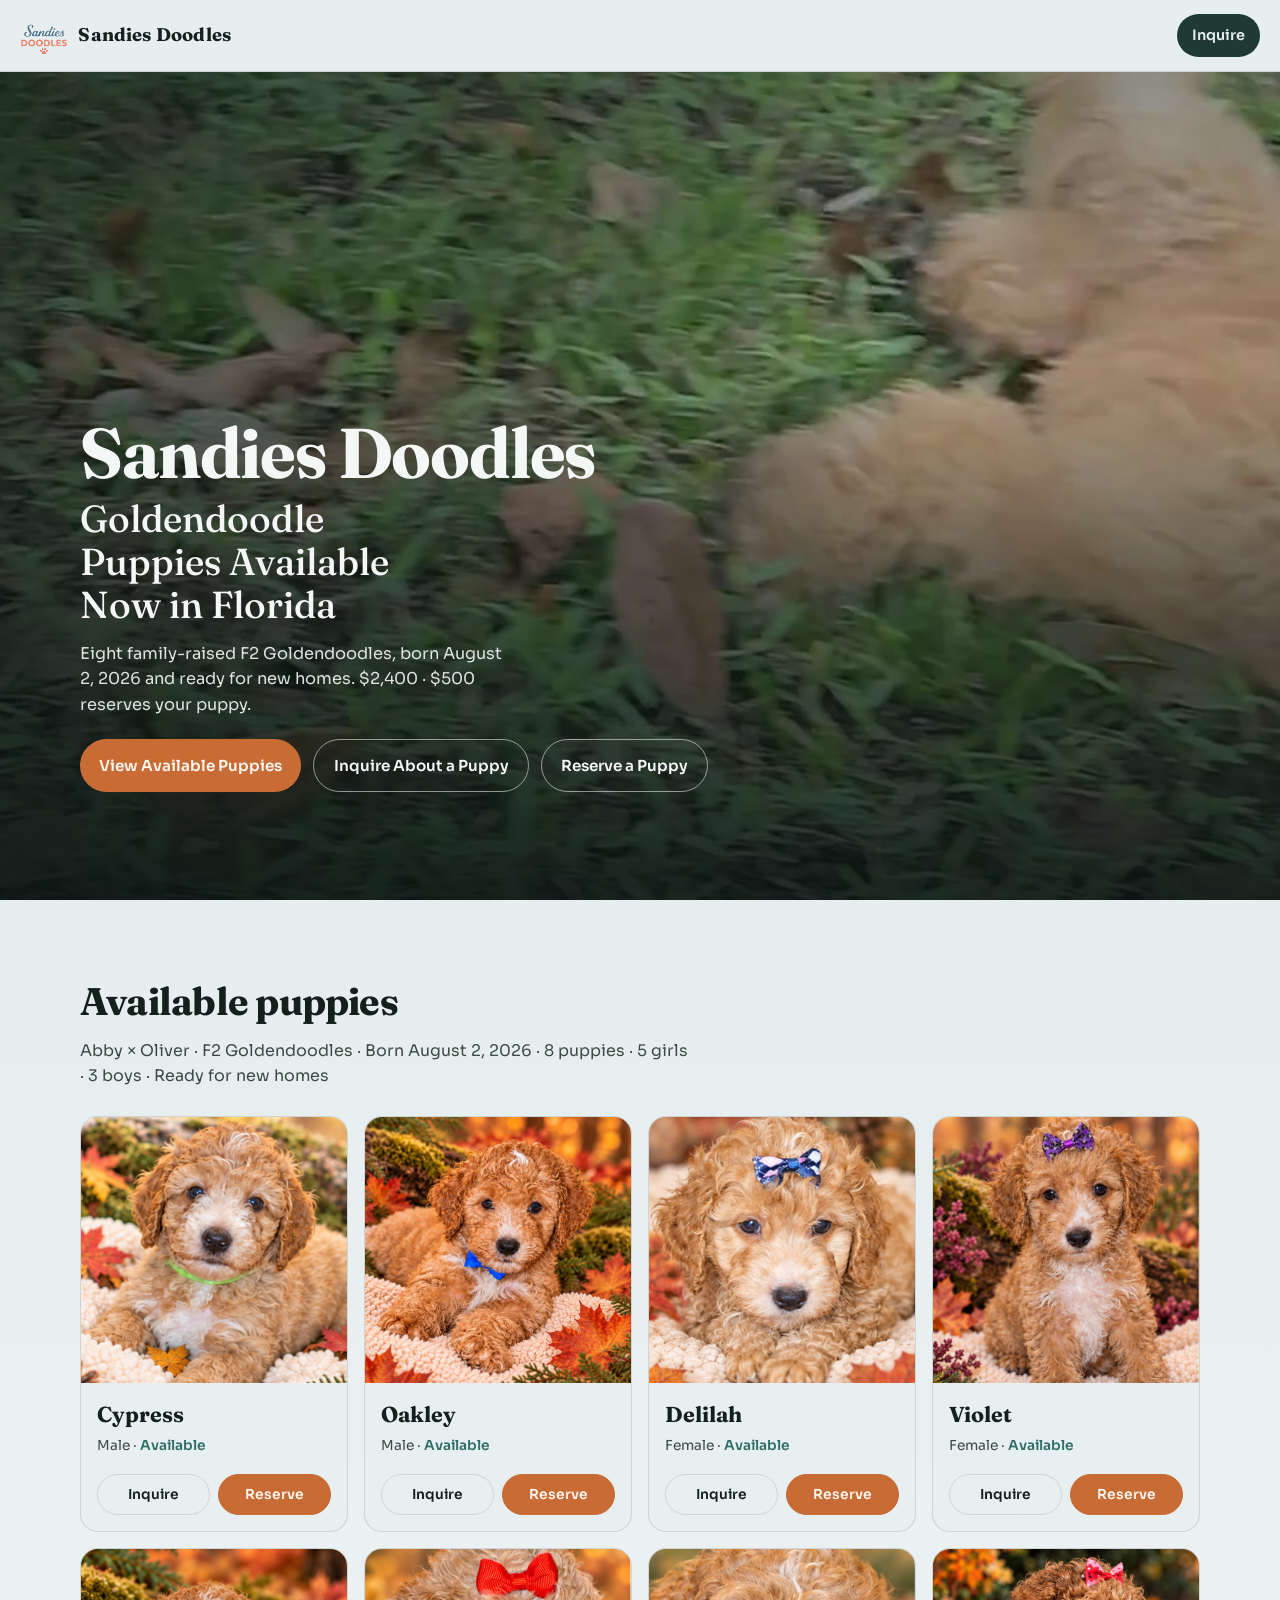
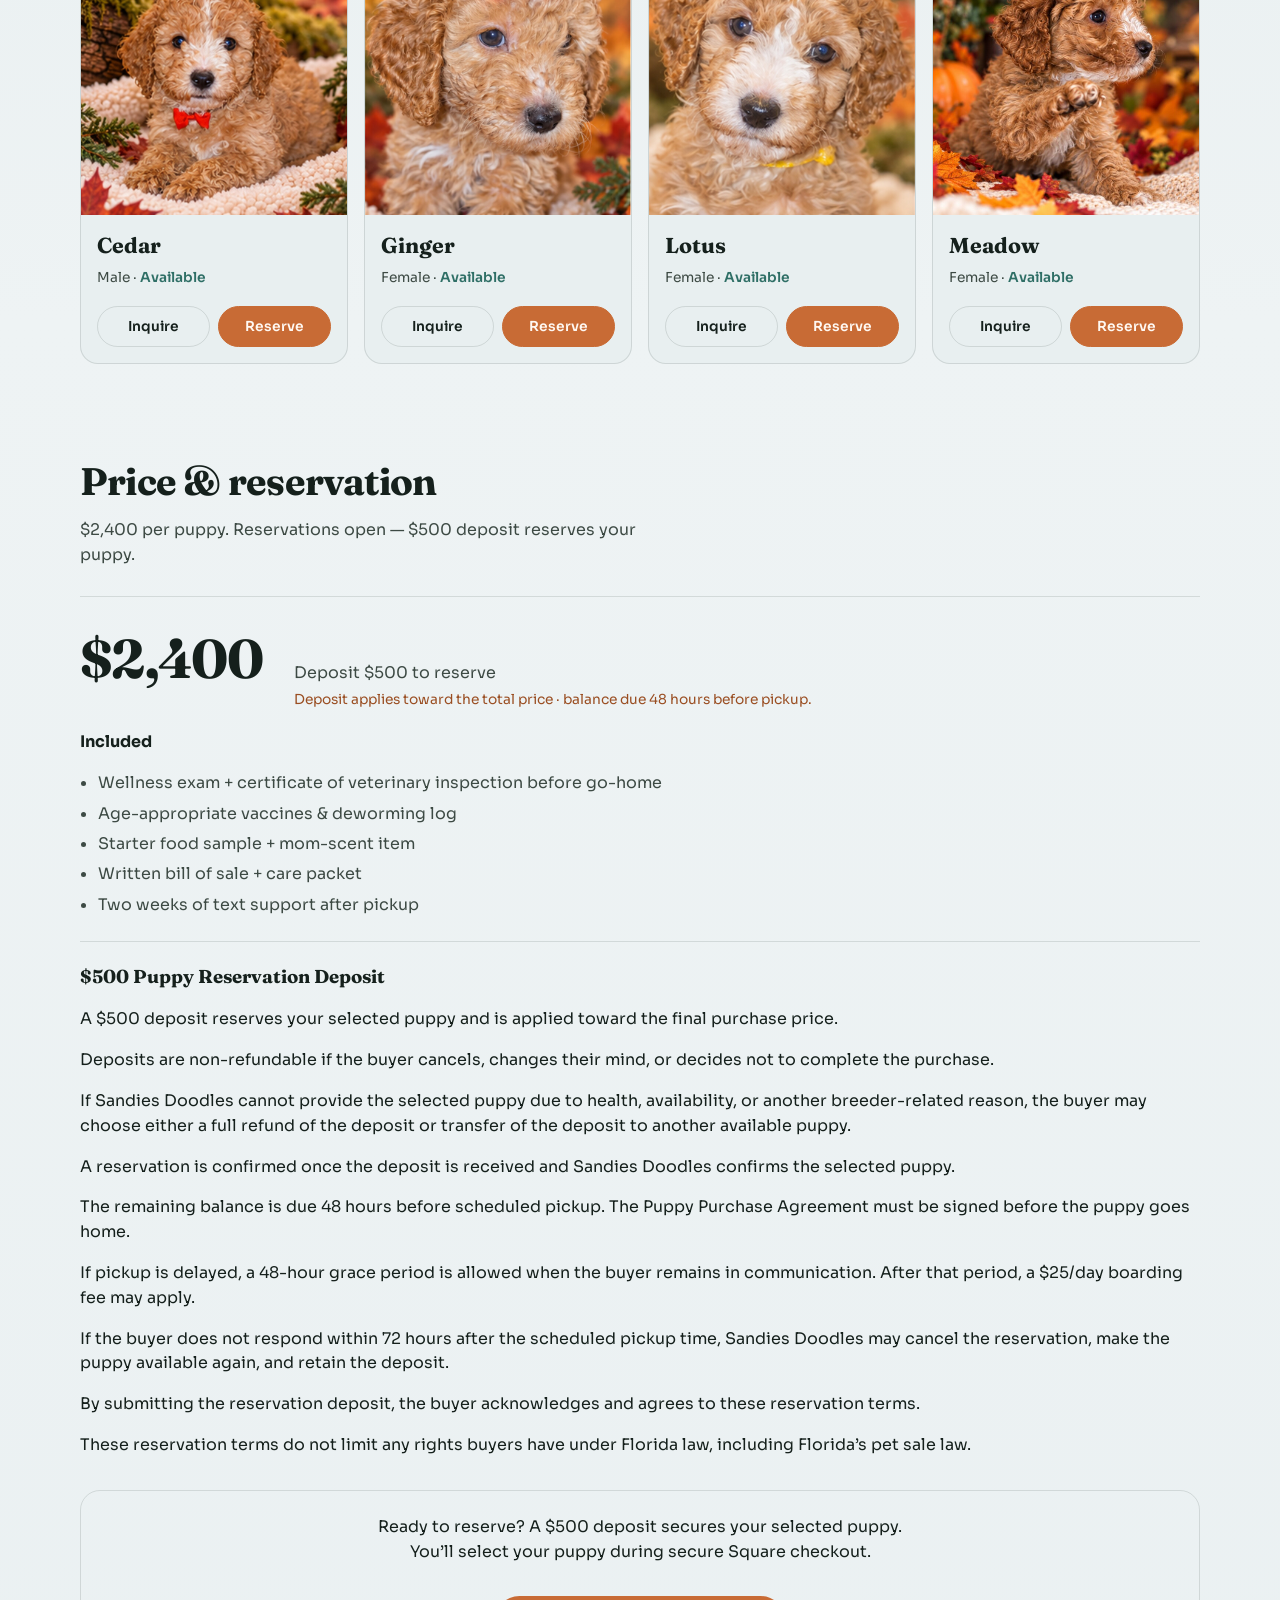
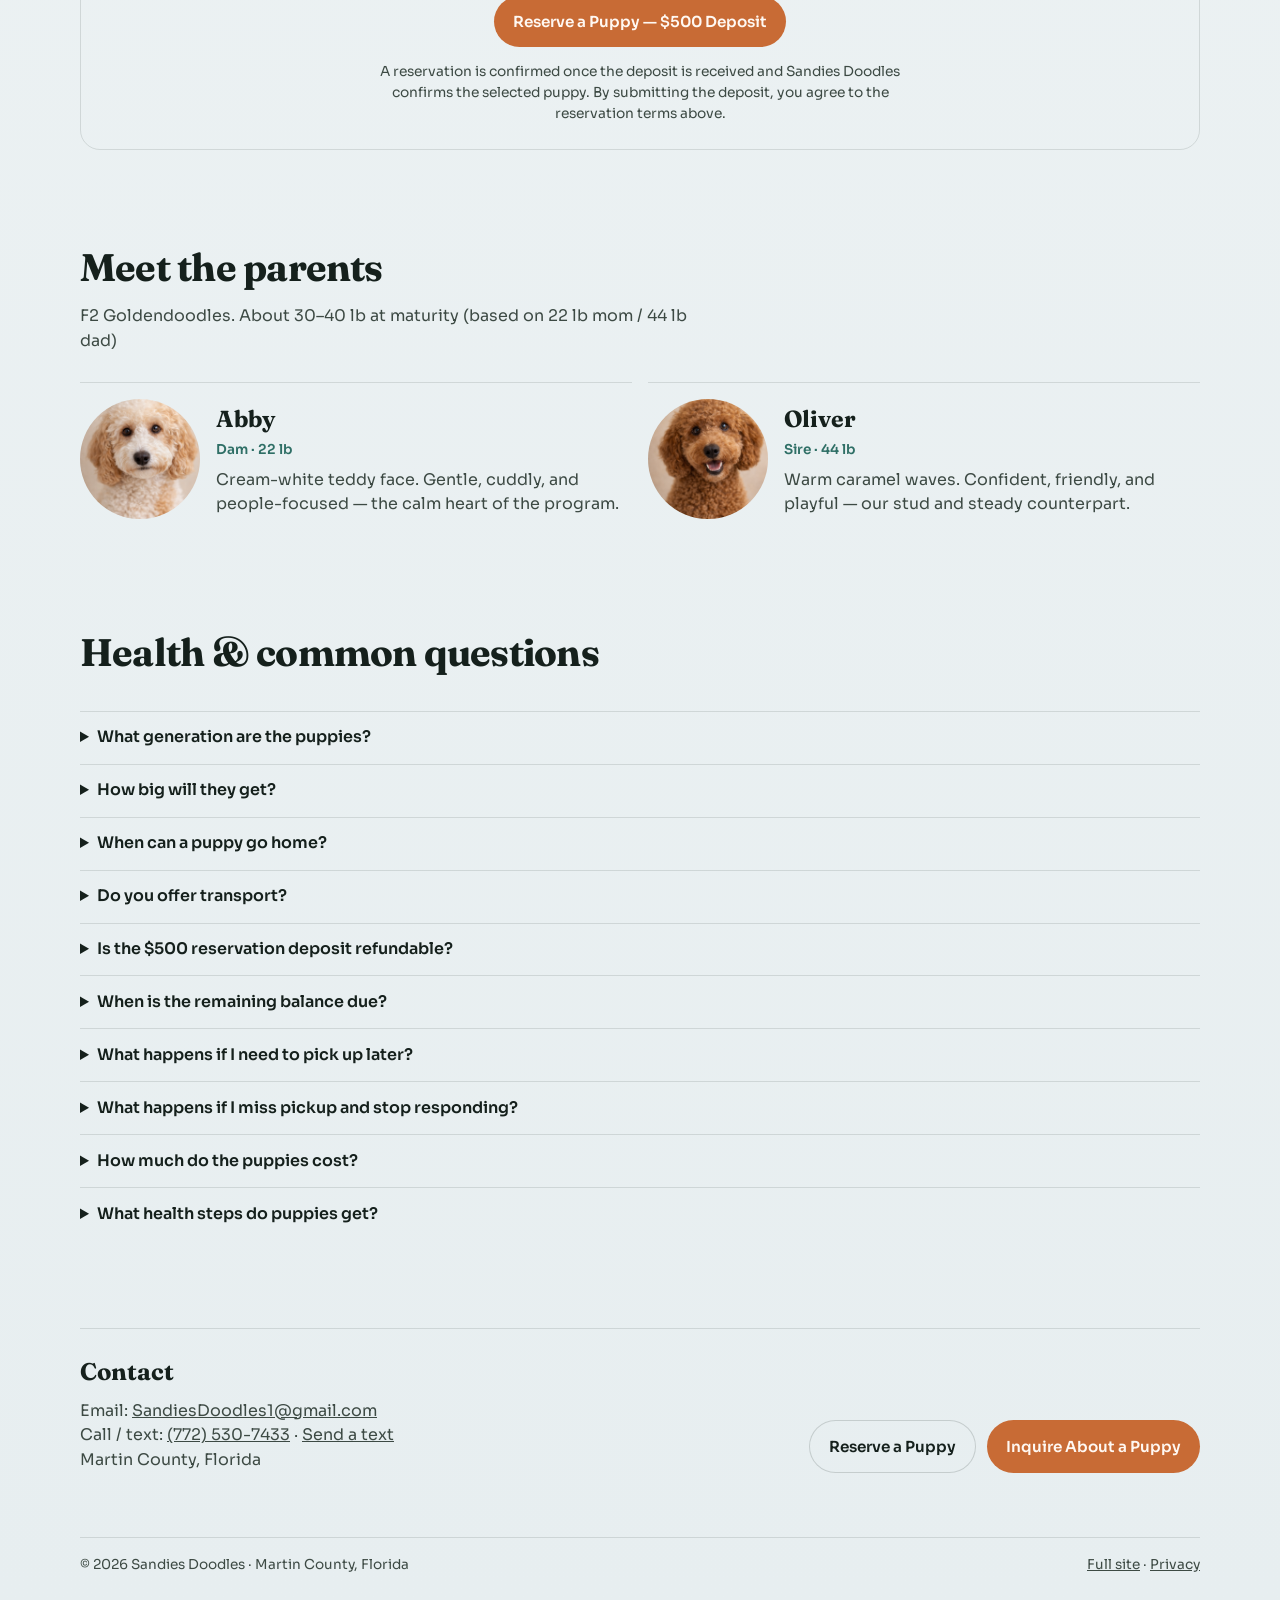
==== goldendoodle-puppies-florida/index.html @ a8cd17e1 "Ginger photo gallery in puppy popup" ====
<!doctype html>
<html lang="en">
  <head>
    <meta charset="utf-8" />
    <meta name="viewport" content="width=device-width, initial-scale=1" />
    <title>Goldendoodle Puppies for Sale in Florida | Sandies Doodles, Martin County</title>
    <meta
      name="description"
      content="F2 Goldendoodle puppies available now in Martin County, Florida. Family-raised, vet-checked, $2,400 with a $500 reservation deposit."
    />
    <link rel="canonical" href="https://sandiesdoodles.com/goldendoodle-puppies-florida/" />
    <meta name="theme-color" content="#1e3a32" />
    <link rel="icon" href="../assets/brand/logo.png" type="image/png" />
    <link rel="preconnect" href="https://fonts.googleapis.com" />
    <link rel="preconnect" href="https://fonts.gstatic.com" crossorigin />
    <link
      href="https://fonts.googleapis.com/css2?family=Fraunces:opsz,wght@9..144,500;9..144,700&family=Sora:wght@400;500;600&display=swap"
      rel="stylesheet"
    />
    <link rel="stylesheet" href="../styles.css?v=gal1012" />
    <script async src="https://www.googletagmanager.com/gtag/js?id=G-276VDLEJ9T"></script>
    <script>
      window.dataLayer = window.dataLayer || [];
      function gtag() { dataLayer.push(arguments); }
      gtag("js", new Date());
      gtag("config", "G-276VDLEJ9T");
    </script>
  </head>
  <body>
    <header class="site-header is-elevated">
      <a class="brand-lockup" href="../">
        <img src="../assets/brand/logo.png" alt="" width="48" height="36" />
        <span>Sandies Doodles</span>
      </a>
      <div class="header-actions">
        <a class="nav-cta" href="../#inquire">Inquire</a>
      </div>
    </header>

    <main id="main">
      <section class="hero" id="top">
        <div class="hero-media" aria-hidden="true">
          <img class="hero-photo" src="../assets/brand/hero-poster.jpg" alt="" fetchpriority="high" />
          <div class="hero-veil"></div>
        </div>
        <div class="hero-copy">
          <p class="hero-brand">Sandies Doodles</p>
          <h1>Goldendoodle Puppies Available Now in Florida</h1>
          <p class="hero-support" id="lpSupport">
            Eight family-raised F2 Goldendoodles, born August 2, 2026 and ready for new
            homes. $2,400 · $500 reserves your puppy.
          </p>
          <div class="hero-actions">
            <a class="btn btn-primary" href="#puppies">View Available Puppies</a>
            <a class="btn btn-ghost" href="../#inquire">Inquire About a Puppy</a>
            <a class="btn btn-ghost" href="#reserve">Reserve a Puppy</a>
          </div>
        </div>
      </section>

      <section class="section litter" id="puppies">
        <div class="section-intro">
          <h2>Available puppies</h2>
          <p id="lpLitterLine"></p>
        </div>
        <div class="pup-grid litter2-grid" id="lpGrid" aria-label="Available puppies"></div>
      </section>

      <section class="section pricing" id="pricing">
        <div class="section-intro">
          <h2>Price &amp; reservation</h2>
          <p id="lpPriceLabel"></p>
        </div>
        <div class="price-panel" id="lpPrice"></div>
        <div class="reserve-panel" id="reserve"></div>
      </section>

      <section class="section parents" id="parents">
        <div class="section-intro">
          <h2>Meet the parents</h2>
          <p id="lpGenetics"></p>
        </div>
        <div class="parent-grid" id="lpParents"></div>
      </section>

      <section class="section faq" id="faq">
        <div class="section-intro">
          <h2>Health &amp; common questions</h2>
        </div>
        <div class="faq-list" id="lpFaq"></div>
      </section>

      <section class="section contact" id="contact">
        <div class="contact-row">
          <div>
            <h2>Contact</h2>
            <p id="lpContact"></p>
          </div>
          <div class="contact-actions">
            <a class="btn btn-ghost" href="#reserve">Reserve a Puppy</a>
            <a class="btn btn-primary" href="../#inquire">Inquire About a Puppy</a>
          </div>
        </div>
      </section>
    </main>

    <footer class="site-footer">
      <span>© <span id="year"></span> Sandies Doodles · Martin County, Florida</span>
      <span class="footer-note"><a href="../">Full site</a> · <a href="../privacy.html">Privacy</a></span>
    </footer>

    <script src="../data/litter.js?v=gal1012"></script>
    <script>
      (() => {
        const d = window.SANDIES;
        if (!d) return;
        const up = (p) => (p && !/^(https?:|\/)/.test(p) ? `../${p}` : p);
        const track = (event, params = {}) => {
          window.dataLayer = window.dataLayer || [];
          window.dataLayer.push({ event, ...params });
          if (typeof window.gtag === "function") window.gtag("event", event, params);
        };
        const sq = (d.square && d.square.reserveUrl) || "";
        const reserveAttrs = (name = "") =>
          sq
            ? `href="${sq}" target="_blank" rel="noopener noreferrer" class="puppy-reservation-cta" data-track="reserve_click" data-pup-name="${name}"`
            : `href="#reserve" data-track="reserve_click" data-pup-name="${name}"`;
        const money = (n) =>
          Number(n).toLocaleString("en-US", { style: "currency", currency: "USD", maximumFractionDigits: 0 });
        const c = d.contact;
        const sms = `sms:${c.phoneHref.replace("tel:", "")}`;

        document.getElementById("year").textContent = String(new Date().getFullYear());
        const lit = d.currentLitter || {};
        document.getElementById("lpLitterLine").textContent = `${lit.eyebrow || ""} · ${lit.headline || ""}`;

        document.getElementById("lpGrid").innerHTML = (d.litter2 || [])
          .map((p) => {
            const reserved = p.status === "reserved" || p.status === "sold";
            const label = p.status === "sold" ? "Sold" : reserved ? "Reserved" : "Available";
            return `
            <article class="pup-card${reserved ? " is-reserved" : ""}">
              <img src="${up(p.image)}" alt="${p.name}, ${p.sex.toLowerCase()} Goldendoodle puppy" loading="lazy" />
              <div class="pup-meta">
                <h3>${p.name}</h3>
                <p class="meta-line">${p.sex} · <span class="pup-status">${label}</span></p>
              </div>
              <div class="pup-actions">
                <a href="../?pup=${encodeURIComponent(p.name)}#inquire">Inquire</a>
                ${reserved ? "" : `<a ${reserveAttrs(p.name)}>Reserve</a>`}
              </div>
            </article>`;
          })
          .join("");

        document.getElementById("lpPriceLabel").textContent = d.pricing.label;
        document.getElementById("lpPrice").innerHTML = `
          <div class="price-hero">
            <div class="amount">${money(d.pricing.base)}</div>
            <div class="deposit">Deposit ${money(d.pricing.deposit)} to reserve
              <span class="deposit-note">${d.pricing.depositTiming || ""}</span></div>
          </div>
          <p><strong>Included</strong></p>
          <ul class="includes">${d.pricing.includes.map((i) => `<li>${i}</li>`).join("")}</ul>`;

        const r = d.reservation;
        document.getElementById("reserve").innerHTML = `
          <h3>${r.title}</h3>
          ${r.terms.map((t) => `<p>${t}</p>`).join("")}
          ${r.lawNote ? `<p class="meta-line">${r.lawNote}</p>` : ""}
          ${
            sq
              ? `<div class="reserve-cta">
                   <p>Ready to reserve? A $500 deposit secures your selected puppy. You’ll select your puppy during secure Square checkout.</p>
                   <a id="puppy-reservation-cta" ${reserveAttrs().replace('class="', 'class="btn btn-primary ')}>Reserve a Puppy — $500 Deposit</a>
                   <p class="reserve-note">A reservation is confirmed once the deposit is received and Sandies Doodles confirms the selected puppy. By submitting the deposit, you agree to the reservation terms above.</p>
                 </div>`
              : `<p class="meta-line">${r.fallback}</p>
                 <div class="reserve-actions">
                   <a class="btn btn-primary" href="${c.phoneHref}">Call ${c.phone}</a>
                   <a class="btn btn-ghost" href="${sms}">Text us</a>
                 </div>`
          }`;

        document.getElementById("lpGenetics").textContent = `${d.genetics.generation}. ${d.genetics.adultSize}`;
        document.getElementById("lpParents").innerHTML = d.parents
          .map(
            (p) => `
            <article class="parent">
              <img src="${up(p.image)}" alt="${p.name}" loading="lazy" />
              <div><h3>${p.name}</h3><p class="role">${p.role} · ${p.weight}</p><p>${p.blurb}</p></div>
            </article>`
          )
          .join("");

        const keep = /health|go home|big|generation|transport|cost|deposit|balance|pick up|pickup/i;
        document.getElementById("lpFaq").innerHTML = d.faqs
          .filter((f) => keep.test(f.q))
          .map((f) => `<details><summary>${f.q}</summary><p>${f.a}</p></details>`)
          .join("");

        document.getElementById("lpContact").innerHTML = `
          Email: <a href="mailto:${c.email}">${c.email}</a><br />
          Call / text: <a href="${c.phoneHref}">${c.phone}</a> · <a href="${sms}">Send a text</a><br />
          ${c.location}`;

        document.addEventListener("click", (e) => {
          const t = e.target.closest("[data-track]");
          if (t) track(t.dataset.track, { puppy: t.dataset.pupName || "" });
          const l = e.target.closest("a[href^='tel:'], a[href^='sms:'], a[href^='mailto:']");
          if (l) {
            const s = l.getAttribute("href").split(":")[0];
            track(s === "tel" ? "phone_click" : s === "sms" ? "text_click" : "email_click");
          }
        });
      })();
    </script>
  </body>
</html>
---- styles.css ----
:root {
  --ink: #15201c;
  --ink-soft: #3d4a44;
  --foam: #e7eef0;
  --panel: rgba(231, 238, 240, 0.82);
  --line: rgba(21, 32, 28, 0.12);
  --mangrove: #1e3a32;
  --lagoon: #2f6f66;
  --apricot: #c86b35;
  --apricot-deep: #9a4e22;
  --sunwash: #f0d7b8;
  --shadow: 0 18px 50px rgba(16, 28, 24, 0.18);
  --font-display: "Fraunces", Georgia, serif;
  --font-body: "Sora", Tahoma, sans-serif;
  --max: 1120px;
  --header-h: 72px;
}

*,
*::before,
*::after {
  box-sizing: border-box;
}

html {
  scroll-behavior: smooth;
}

body {
  margin: 0;
  color: var(--ink);
  font-family: var(--font-body);
  font-size: 16px;
  line-height: 1.55;
  background:
    radial-gradient(1200px 600px at 10% -10%, rgba(47, 111, 102, 0.18), transparent 55%),
    radial-gradient(900px 500px at 90% 8%, rgba(200, 107, 53, 0.14), transparent 50%),
    linear-gradient(180deg, #dfe8ea 0%, #eef3f4 40%, #e7eef0 100%);
  min-height: 100vh;
}

img {
  max-width: 100%;
  display: block;
}

a {
  color: inherit;
}

.skip {
  position: absolute;
  left: -999px;
  top: 0;
  background: var(--ink);
  color: var(--foam);
  padding: 0.5rem 0.75rem;
  z-index: 100;
}

.skip:focus {
  left: 0.5rem;
  top: 0.5rem;
}

.site-header {
  position: sticky;
  top: 0;
  z-index: 40;
  height: var(--header-h);
  display: flex;
  align-items: center;
  justify-content: space-between;
  gap: 1rem;
  padding: 0 1.25rem;
  backdrop-filter: blur(12px);
  background: rgba(231, 238, 240, 0.72);
  border-bottom: 1px solid transparent;
  transition: border-color 200ms ease, background 200ms ease;
}

.site-header.is-nav-open {
  background: rgba(231, 238, 240, 0.97);
  border-bottom-color: var(--line);
}

.site-header.is-elevated {
  border-bottom-color: var(--line);
  background: rgba(231, 238, 240, 0.92);
}

.brand-lockup {
  display: inline-flex;
  align-items: center;
  gap: 0.65rem;
  text-decoration: none;
  font-family: var(--font-display);
  font-weight: 700;
  font-size: 1.15rem;
  letter-spacing: 0.01em;
}

.brand-lockup img {
  width: 48px;
  height: auto;
}

.nav {
  display: none;
  gap: 1.1rem;
  font-size: 0.92rem;
  font-weight: 500;
}

.nav a {
  text-decoration: none;
  color: var(--ink-soft);
}

.nav a:hover {
  color: var(--mangrove);
}

.nav-social-inline {
  display: none;
}

.header-actions {
  display: flex;
  align-items: center;
  gap: 0.65rem;
}

.nav-social {
  display: none;
  text-decoration: none;
  font-size: 0.88rem;
  font-weight: 500;
  color: var(--ink-soft);
}

.nav-toggle {
  appearance: none;
  border: 1px solid var(--line);
  background: rgba(255, 255, 255, 0.45);
  color: var(--ink);
  font: inherit;
  font-size: 0.88rem;
  font-weight: 600;
  padding: 0.55rem 0.8rem;
  border-radius: 999px;
  cursor: pointer;
}

.nav-cta {
  text-decoration: none;
  font-weight: 600;
  font-size: 0.9rem;
  color: var(--foam);
  background: var(--mangrove);
  padding: 0.65rem 0.95rem;
  border-radius: 999px;
}

.btn {
  display: inline-flex;
  align-items: center;
  justify-content: center;
  gap: 0.4rem;
  text-decoration: none;
  border: 0;
  cursor: pointer;
  font-family: inherit;
  font-weight: 600;
  font-size: 0.95rem;
  padding: 0.85rem 1.2rem;
  border-radius: 999px;
  transition: transform 180ms ease, background 180ms ease, color 180ms ease;
}

.btn:hover {
  transform: translateY(-1px);
}

.btn-primary {
  background: var(--apricot);
  color: #fff8f2;
}

.btn-primary:hover {
  background: var(--apricot-deep);
}

.btn-ghost {
  background: rgba(231, 238, 240, 0.55);
  color: var(--ink);
  border: 1px solid rgba(21, 32, 28, 0.16);
}

.hero .btn-ghost {
  background: transparent;
  color: #f4f7f6;
  border-color: rgba(244, 247, 246, 0.55);
}

.hero .btn-ghost:hover {
  background: rgba(244, 247, 246, 0.12);
}

/* —— Hero (one composition) —— */
.hero {
  position: relative;
  min-height: calc(100vh - var(--header-h));
  min-height: calc(100svh - var(--header-h));
  display: grid;
  align-items: end;
  overflow: hidden;
  color: #f4f7f6;
}

.hero-media {
  position: absolute;
  inset: 0;
  z-index: 0;
}

.hero-photo,
.hero-video {
  position: absolute;
  inset: 0;
  width: 100%;
  height: 100%;
  object-fit: cover;
  object-position: 50% 40%;
}

.hero-photo {
  z-index: 0;
  transform: scale(1.05);
  animation: heroDrift 18s ease-in-out infinite alternate;
}

.hero-video {
  z-index: 1;
  transform: scale(1.04);
  opacity: 0;
  transition: opacity 450ms ease;
  animation: heroDrift 22s ease-in-out infinite alternate;
}

.hero-video.is-ready {
  opacity: 1;
}

.hero-video.is-static {
  display: none;
}

.hero-veil {
  position: absolute;
  inset: 0;
  z-index: 2;
  background:
    linear-gradient(
      105deg,
      rgba(12, 22, 20, 0.72) 0%,
      rgba(12, 22, 20, 0.42) 42%,
      rgba(12, 22, 20, 0.18) 68%,
      rgba(12, 22, 20, 0.28) 100%
    ),
    linear-gradient(
      180deg,
      rgba(12, 22, 20, 0.28) 0%,
      rgba(12, 22, 20, 0.08) 36%,
      rgba(12, 22, 20, 0.55) 68%,
      rgba(12, 22, 20, 0.88) 100%
    );
}

.hero-copy {
  position: relative;
  z-index: 3;
  width: min(var(--max), calc(100% - 2.5rem));
  margin: 0 auto;
  padding: 0 0 max(5.5rem, 12vh);
}

.hero-brand {
  margin: 0 0 0.65rem;
  font-family: var(--font-display);
  font-size: clamp(2.4rem, 7vw, 4.4rem);
  font-weight: 700;
  line-height: 0.95;
  letter-spacing: -0.02em;
}

.hero h1 {
  margin: 0;
  max-width: 14ch;
  font-family: var(--font-display);
  font-size: clamp(1.55rem, 3.4vw, 2.35rem);
  font-weight: 500;
  line-height: 1.15;
}

.hero-support {
  margin: 0.9rem 0 0;
  max-width: 36ch;
  font-size: 1.02rem;
  color: rgba(244, 247, 246, 0.9);
}

.hero-actions {
  display: flex;
  flex-wrap: wrap;
  gap: 0.75rem;
  margin-top: 1.4rem;
}

.mock-banner,
.site-banner {
  margin: 0;
  padding: 0.7rem 1.25rem;
  text-align: center;
  font-size: 0.88rem;
  font-weight: 500;
  color: var(--mangrove);
  background: rgba(240, 215, 184, 0.55);
  border-bottom: 1px solid rgba(154, 78, 34, 0.18);
}

.mock-banner.is-live,
.site-banner.is-live {
  color: var(--foam);
  background: var(--mangrove);
  border-bottom-color: rgba(231, 238, 240, 0.12);
}

.litter-panel {
  display: grid;
  gap: 1.5rem;
  align-items: center;
  border-top: 1px solid var(--line);
  padding-top: 1.5rem;
}

.litter-media {
  overflow: hidden;
  border-radius: 18px;
}

.litter-media img {
  width: 100%;
  aspect-ratio: 4 / 3;
  object-fit: cover;
  transform: scale(1.02);
  transition: transform 8s ease;
}

.litter-panel:hover .litter-media img {
  transform: scale(1.06);
}

.litter-eyebrow {
  margin: 0 0 0.35rem;
  font-size: 0.78rem;
  font-weight: 600;
  letter-spacing: 0.08em;
  text-transform: uppercase;
  color: var(--lagoon);
}

.litter-copy h2 {
  margin: 0 0 0.35rem;
  font-family: var(--font-display);
  font-size: clamp(1.8rem, 3vw, 2.4rem);
  font-weight: 700;
  letter-spacing: -0.02em;
}

.litter-headline {
  margin: 0 0 0.75rem;
  font-family: var(--font-display);
  font-size: clamp(1.2rem, 2.4vw, 1.55rem);
  color: var(--mangrove);
}

.litter-names {
  margin: 0 0 0.85rem;
  color: var(--ink);
  font-size: 0.98rem;
  line-height: 1.55;
}

.litter-copy p {
  margin: 0 0 1.1rem;
  color: var(--ink-soft);
  max-width: 38rem;
}

.transport-panel {
  border-top: 1px solid var(--line);
  padding-top: 1.25rem;
}

.transport-grid {
  display: grid;
  gap: 1.5rem;
}

.transport-grid h3 {
  margin: 0 0 0.65rem;
  font-family: var(--font-display);
  font-size: 1.25rem;
}

.transport-options li {
  align-items: baseline;
}

.price-hero .deposit {
  display: grid;
  gap: 0.2rem;
}

.deposit-note {
  display: block;
  font-size: 0.86rem;
  color: var(--apricot-deep);
}

.genetics-note {
  margin-top: 1rem;
  color: var(--ink-soft);
}

.section {
  width: min(var(--max), calc(100% - 2.5rem));
  margin: 0 auto;
  padding: 4.5rem 0 1rem;
  scroll-margin-top: 5.5rem;
}

.section-intro {
  max-width: 38rem;
  margin-bottom: 1.75rem;
}

.section-intro h2 {
  margin: 0 0 0.45rem;
  font-family: var(--font-display);
  font-size: clamp(1.8rem, 3vw, 2.4rem);
  font-weight: 700;
  letter-spacing: -0.02em;
}

.section-intro p {
  margin: 0;
  color: var(--ink-soft);
}

.process {
  list-style: none;
  margin: 0;
  padding: 0;
  display: grid;
  gap: 1rem;
}

.process li {
  display: grid;
  grid-template-columns: auto 1fr;
  gap: 0.9rem 1.1rem;
  padding: 1.1rem 0;
  border-top: 1px solid var(--line);
}

.process .step {
  font-family: var(--font-display);
  font-size: 1.35rem;
  color: var(--lagoon);
  font-weight: 700;
}

.process h3 {
  margin: 0 0 0.25rem;
  font-size: 1.05rem;
}

.process p {
  margin: 0;
  color: var(--ink-soft);
}

.pup-grid {
  display: grid;
  grid-template-columns: repeat(auto-fit, minmax(220px, 1fr));
  gap: 1rem;
}

.litter2-grid {
  margin-top: 1.5rem;
}

.pup-card {
  appearance: none;
  border: 1px solid var(--line);
  background: var(--panel);
  border-radius: 18px;
  padding: 0;
  overflow: hidden;
  cursor: pointer;
  text-align: left;
  font: inherit;
  color: inherit;
  box-shadow: none;
  transition: transform 180ms ease, border-color 180ms ease;
}

.pup-card:hover,
.pup-card:focus-visible {
  transform: translateY(-3px);
  border-color: rgba(47, 111, 102, 0.45);
  outline: none;
}

.pup-card img {
  width: 100%;
  aspect-ratio: 1;
  object-fit: cover;
}

.pup-meta {
  padding: 0.9rem 1rem 1.1rem;
}

.pup-open {
  appearance: none;
  display: block;
  width: 100%;
  border: 0;
  background: none;
  padding: 0;
  text-align: left;
  font: inherit;
  color: inherit;
  cursor: pointer;
}

.pup-open .pup-meta {
  padding-bottom: 0.5rem;
}

.pup-status {
  font-weight: 600;
  color: var(--lagoon);
}

.pup-card.is-reserved .pup-status {
  color: var(--apricot-deep);
}

.pup-actions {
  display: flex;
  gap: 0.5rem;
  padding: 0 1rem 1rem;
}

.pup-actions a {
  flex: 1;
  text-align: center;
  text-decoration: none;
  font-weight: 600;
  font-size: 0.86rem;
  padding: 0.55rem 0.5rem;
  border-radius: 999px;
  border: 1px solid var(--line);
}

.pup-actions a:last-child:not(:first-child) {
  background: var(--apricot);
  border-color: var(--apricot);
  color: #fff8f2;
}

.reserve-cta {
  margin-top: 2rem;
  padding: 1.5rem;
  border: 1px solid var(--line);
  border-radius: 1.25rem;
  text-align: center;
}

.reserve-cta p {
  max-width: 34rem;
  margin: 0 auto 1rem;
}

.reserve-cta .reserve-note {
  margin: 0.85rem auto 0;
  font-size: 0.86rem;
  color: var(--ink-soft);
}

@media (max-width: 640px) {
  .reserve-cta .btn,
  .contact-actions .puppy-reservation-cta {
    display: flex;
    justify-content: center;
    width: 100%;
  }
}

.reserve-panel {
  margin-top: 1.5rem;
  border-top: 1px solid var(--line);
  padding-top: 1.25rem;
}

.reserve-panel h3 {
  margin: 0 0 0.5rem;
  font-family: var(--font-display);
}

.reserve-panel .btn {
  margin-top: 1rem;
}

.reserve-actions {
  display: flex;
  flex-wrap: wrap;
  gap: 0.6rem;
  margin-top: 0.75rem;
}

.reserve-actions .btn {
  margin-top: 0;
}

.form-more summary {
  cursor: pointer;
  font-size: 0.9rem;
  font-weight: 500;
  color: var(--ink-soft);
}

.form-more-grid {
  display: grid;
  gap: 0.85rem;
  margin-top: 0.85rem;
}

@media (min-width: 860px) {
  .form-more-grid {
    grid-template-columns: 1fr 1fr;
  }
}

.pup-meta h3 {
  margin: 0;
  font-family: var(--font-display);
  font-size: 1.35rem;
}

.pup-meta .meta-line {
  margin: 0.25rem 0 0;
  font-size: 0.86rem;
  color: var(--ink-soft);
}

.parent-grid {
  display: grid;
  grid-template-columns: 1fr;
  gap: 1rem;
}

.parent {
  display: grid;
  grid-template-columns: 120px 1fr;
  gap: 1rem;
  align-items: center;
  padding: 1rem 0;
  border-top: 1px solid var(--line);
}

.parent img {
  width: 120px;
  height: 120px;
  object-fit: cover;
  border-radius: 50%;
}

.parent h3 {
  margin: 0;
  font-family: var(--font-display);
  font-size: 1.45rem;
}

.parent .role {
  margin: 0.15rem 0 0.45rem;
  font-size: 0.85rem;
  font-weight: 600;
  color: var(--lagoon);
}

.parent p {
  margin: 0;
  color: var(--ink-soft);
}

.proof-layout {
  display: grid;
  gap: 1.25rem;
}

.atmosphere {
  display: grid;
  grid-template-columns: 1.2fr 1fr 1fr;
  gap: 0.55rem;
  min-height: 180px;
}

.atmosphere img {
  width: 100%;
  height: 100%;
  min-height: 160px;
  object-fit: cover;
  border-radius: 14px;
  filter: saturate(0.95) contrast(1.02);
}

.quotes {
  display: grid;
  gap: 0.9rem;
}

.quote {
  margin: 0;
  padding: 1rem 0;
  border-top: 1px solid var(--line);
}

.quote p {
  margin: 0;
  font-family: var(--font-display);
  font-size: 1.2rem;
  line-height: 1.35;
}

.quote footer {
  margin-top: 0.55rem;
  font-size: 0.86rem;
  color: var(--ink-soft);
}

.price-panel {
  border-top: 1px solid var(--line);
  padding-top: 1.25rem;
}

.price-hero {
  display: flex;
  flex-wrap: wrap;
  gap: 1rem 2rem;
  align-items: baseline;
  margin-bottom: 1.25rem;
}

.price-hero .amount {
  font-family: var(--font-display);
  font-size: clamp(2.4rem, 5vw, 3.4rem);
  font-weight: 700;
  letter-spacing: -0.03em;
}

.price-hero .deposit {
  display: grid;
  gap: 0.2rem;
  color: var(--ink-soft);
}

.tiers {
  display: grid;
  gap: 0.65rem;
  margin: 0 0 1.25rem;
  padding: 0;
  list-style: none;
}

.tiers li {
  display: flex;
  justify-content: space-between;
  gap: 1rem;
  padding: 0.7rem 0;
  border-bottom: 1px solid var(--line);
}

.includes {
  margin: 0;
  padding-left: 1.1rem;
  color: var(--ink-soft);
}

.includes li {
  margin: 0.35rem 0;
}

.faq-list details {
  border-top: 1px solid var(--line);
  padding: 0.85rem 0;
}

.faq-list summary {
  cursor: pointer;
  font-weight: 600;
}

.faq-list p {
  margin: 0.55rem 0 0;
  color: var(--ink-soft);
}

.waitlist-panel {
  border-top: 1px solid var(--line);
  padding-top: 0.5rem;
}

.waitlist-form {
  display: grid;
  gap: 0.85rem;
  max-width: 640px;
  grid-template-columns: 1fr;
}

.waitlist-form label {
  display: grid;
  gap: 0.35rem;
  font-size: 0.9rem;
  font-weight: 500;
}

.waitlist-form .span-2 {
  grid-column: 1 / -1;
}

.waitlist-form input,
.waitlist-form select,
.waitlist-form textarea {
  font: inherit;
  padding: 0.75rem 0.85rem;
  border-radius: 12px;
  border: 1px solid rgba(21, 32, 28, 0.18);
  background: rgba(255, 255, 255, 0.55);
  color: var(--ink);
}

.waitlist-form .check {
  display: flex;
  align-items: center;
  gap: 0.55rem;
  font-weight: 400;
  grid-column: 1 / -1;
}

.waitlist-form .check input {
  width: auto;
}

.form-status {
  min-height: 1.25rem;
  margin: 0;
  color: var(--lagoon);
  font-weight: 500;
}

.contact-row {
  display: flex;
  flex-wrap: wrap;
  justify-content: space-between;
  gap: 1rem;
  align-items: end;
  border-top: 1px solid var(--line);
  padding-top: 1.5rem;
}

.contact-actions {
  display: flex;
  flex-wrap: wrap;
  gap: 0.65rem;
}

.waitlist-form .hp {
  position: absolute;
  left: -9999px;
  opacity: 0;
  height: 0;
  width: 0;
}

.thanks-page {
  min-height: 100vh;
  display: grid;
  place-items: center;
  padding: 2rem;
}

.thanks {
  width: min(520px, 100%);
  text-align: center;
}

.thanks img {
  margin: 0 auto 1rem;
}

.thanks h1 {
  margin: 0 0 0.75rem;
  font-family: var(--font-display);
  font-size: clamp(1.8rem, 4vw, 2.4rem);
}

.thanks p {
  margin: 0 0 1.4rem;
  color: var(--ink-soft);
}

.thanks .hero-actions {
  justify-content: center;
}

.contact-row h2 {
  margin: 0 0 0.5rem;
  font-family: var(--font-display);
}

.contact-row p {
  margin: 0;
  color: var(--ink-soft);
}

.site-footer {
  width: min(var(--max), calc(100% - 2.5rem));
  margin: 3rem auto 2rem;
  padding-top: 1rem;
  border-top: 1px solid var(--line);
  display: flex;
  flex-wrap: wrap;
  gap: 0.5rem 1rem;
  justify-content: space-between;
  font-size: 0.85rem;
  color: var(--ink-soft);
}

.pup-dialog {
  position: relative;
  width: min(640px, calc(100% - 2rem));
  border: 1px solid var(--line);
  border-radius: 18px;
  padding: 0;
  background: #eef3f4;
  color: var(--ink);
  box-shadow: var(--shadow);
}

.pup-dialog::backdrop {
  background: rgba(12, 22, 20, 0.45);
}

.dialog-close {
  position: absolute;
  right: 0.75rem;
  top: 0.75rem;
  border: 0;
  background: rgba(231, 238, 240, 0.9);
  border-radius: 999px;
  padding: 0.4rem 0.75rem;
  font: inherit;
  cursor: pointer;
}

.dialog-body {
  display: grid;
  gap: 0.85rem;
}

.dialog-body img {
  width: 100%;
  max-height: 360px;
  object-fit: cover;
  border-radius: 18px 18px 0 0;
}

.dialog-body .dialog-main {
  object-fit: contain;
  background: #e2e9ea;
}

.dialog-thumbs {
  display: flex;
  gap: 0.5rem;
  overflow-x: auto;
  padding: 0 1.2rem;
}

.dialog-thumb {
  flex: 0 0 auto;
  width: 64px;
  height: 64px;
  padding: 0;
  border: 2px solid transparent;
  border-radius: 10px;
  overflow: hidden;
  background: none;
  cursor: pointer;
}

.dialog-thumb.is-active {
  border-color: var(--apricot);
}

.dialog-body .dialog-thumb img {
  width: 100%;
  height: 100%;
  max-height: none;
  object-fit: cover;
  border-radius: 0;
}

.dialog-copy {
  padding: 0 1.2rem 1.3rem;
}

.dialog-copy h3 {
  margin: 0;
  font-family: var(--font-display);
  font-size: 1.8rem;
}

.reveal {
  opacity: 0;
  transform: translateY(14px);
  animation: rise 700ms cubic-bezier(0.22, 1, 0.36, 1) forwards;
}

.reveal.delay-1 {
  animation-delay: 120ms;
}
.reveal.delay-2 {
  animation-delay: 220ms;
}
.reveal.delay-3 {
  animation-delay: 320ms;
}

.section .reveal-on-scroll {
  opacity: 0;
  transform: translateY(18px);
  transition: opacity 650ms ease, transform 650ms ease;
}

.section .reveal-on-scroll.is-in {
  opacity: 1;
  transform: none;
}

@keyframes heroDrift {
  from {
    transform: scale(1.06) translate3d(0, 0, 0);
  }
  to {
    transform: scale(1.12) translate3d(-1.5%, -1%, 0);
  }
}

@keyframes rise {
  to {
    opacity: 1;
    transform: none;
  }
}

@media (max-width: 859px) {
  .nav.is-open {
    display: flex;
    position: absolute;
    top: var(--header-h);
    left: 0;
    right: 0;
    flex-direction: column;
    gap: 0;
    padding: 0.5rem 1.25rem 1rem;
    background: rgba(231, 238, 240, 0.97);
    border-bottom: 1px solid var(--line);
    box-shadow: var(--shadow);
  }

  .nav.is-open a {
    padding: 0.75rem 0;
    border-top: 1px solid var(--line);
  }

  .nav-social-inline {
    display: block;
  }
}

@media (min-width: 860px) {
  .nav {
    display: flex;
  }

  .nav-social {
    display: inline;
  }

  .nav-toggle {
    display: none;
  }

  .process {
    grid-template-columns: repeat(2, 1fr);
  }

  .parent-grid {
    grid-template-columns: 1fr 1fr;
  }

  .proof-layout {
    grid-template-columns: 1.15fr 0.85fr;
    align-items: start;
  }

  .litter-panel {
    grid-template-columns: 1.05fr 0.95fr;
    gap: 2rem;
  }

  .litter2-grid {
    grid-template-columns: repeat(4, 1fr);
  }

  .transport-grid {
    grid-template-columns: 1fr 1fr;
  }

  .waitlist-form {
    grid-template-columns: 1fr 1fr;
  }

  .waitlist-form .btn,
  .waitlist-form .form-status {
    grid-column: 1 / -1;
  }
}

@media (max-width: 640px) {
  .atmosphere {
    grid-template-columns: 1fr 1fr;
  }

  .atmosphere img:first-child {
    grid-column: 1 / -1;
  }

  .parent {
    grid-template-columns: 88px 1fr;
  }

  .parent img {
    width: 88px;
    height: 88px;
  }
}

@media (prefers-reduced-motion: reduce) {
  html {
    scroll-behavior: auto;
  }

  .hero-photo,
  .hero-video,
  .reveal,
  .section .reveal-on-scroll,
  .litter-media img {
    animation: none !important;
    transition: none !important;
    opacity: 1 !important;
    transform: none !important;
  }

  .litter-panel:hover .litter-media img {
    transform: none;
  }

  .hero-video {
    display: none;
  }
}
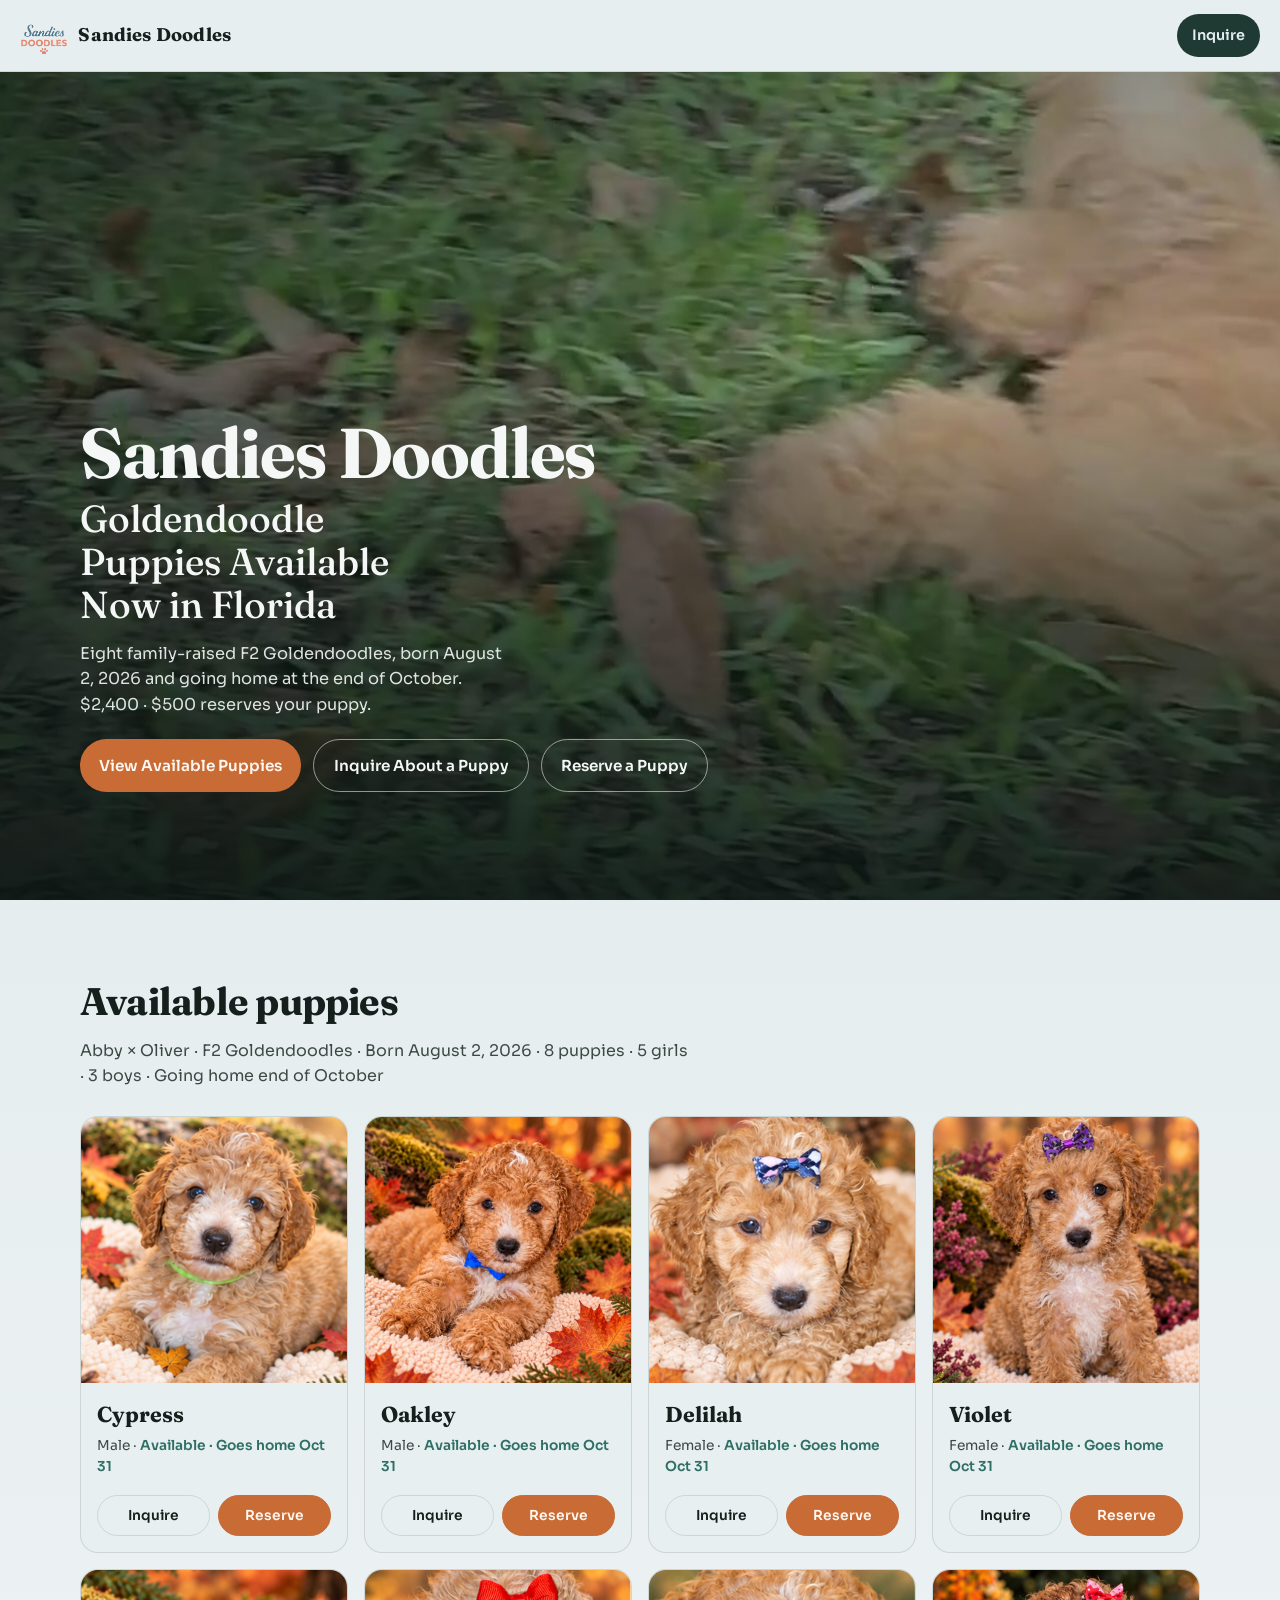
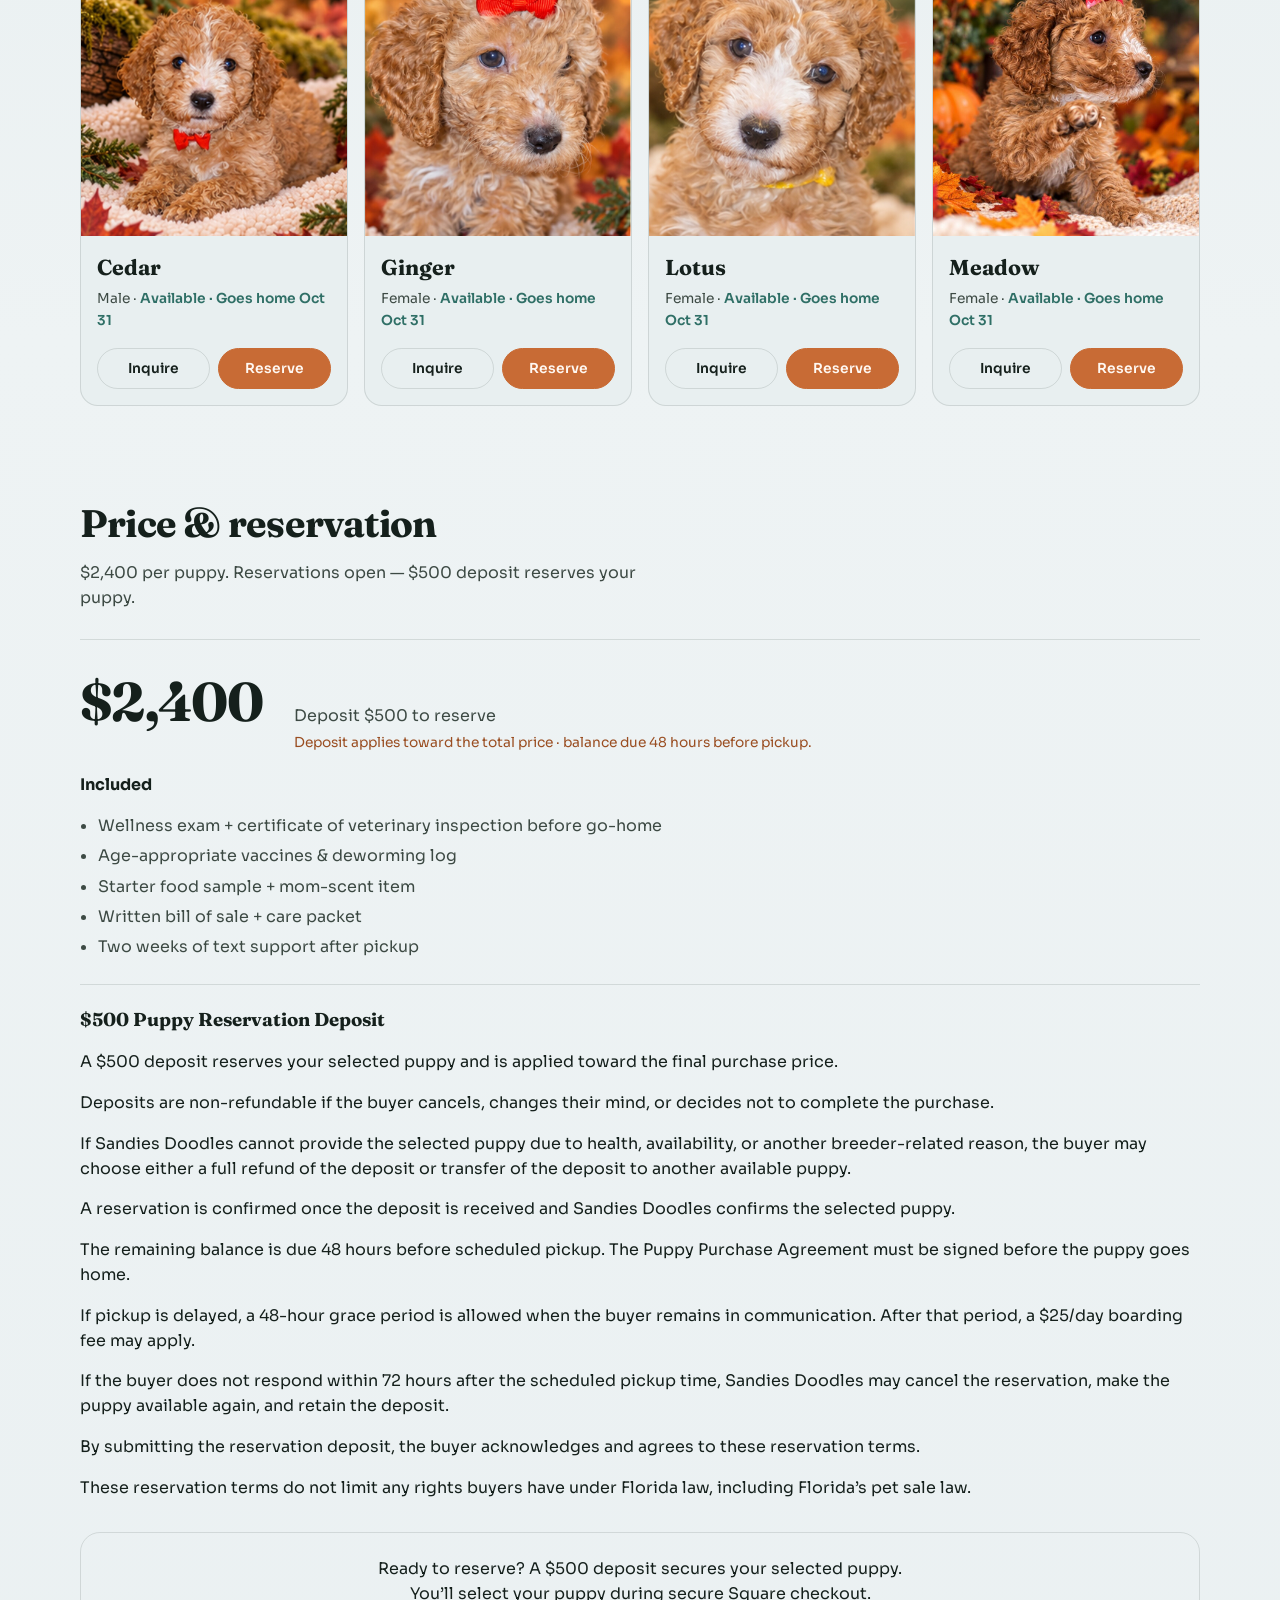
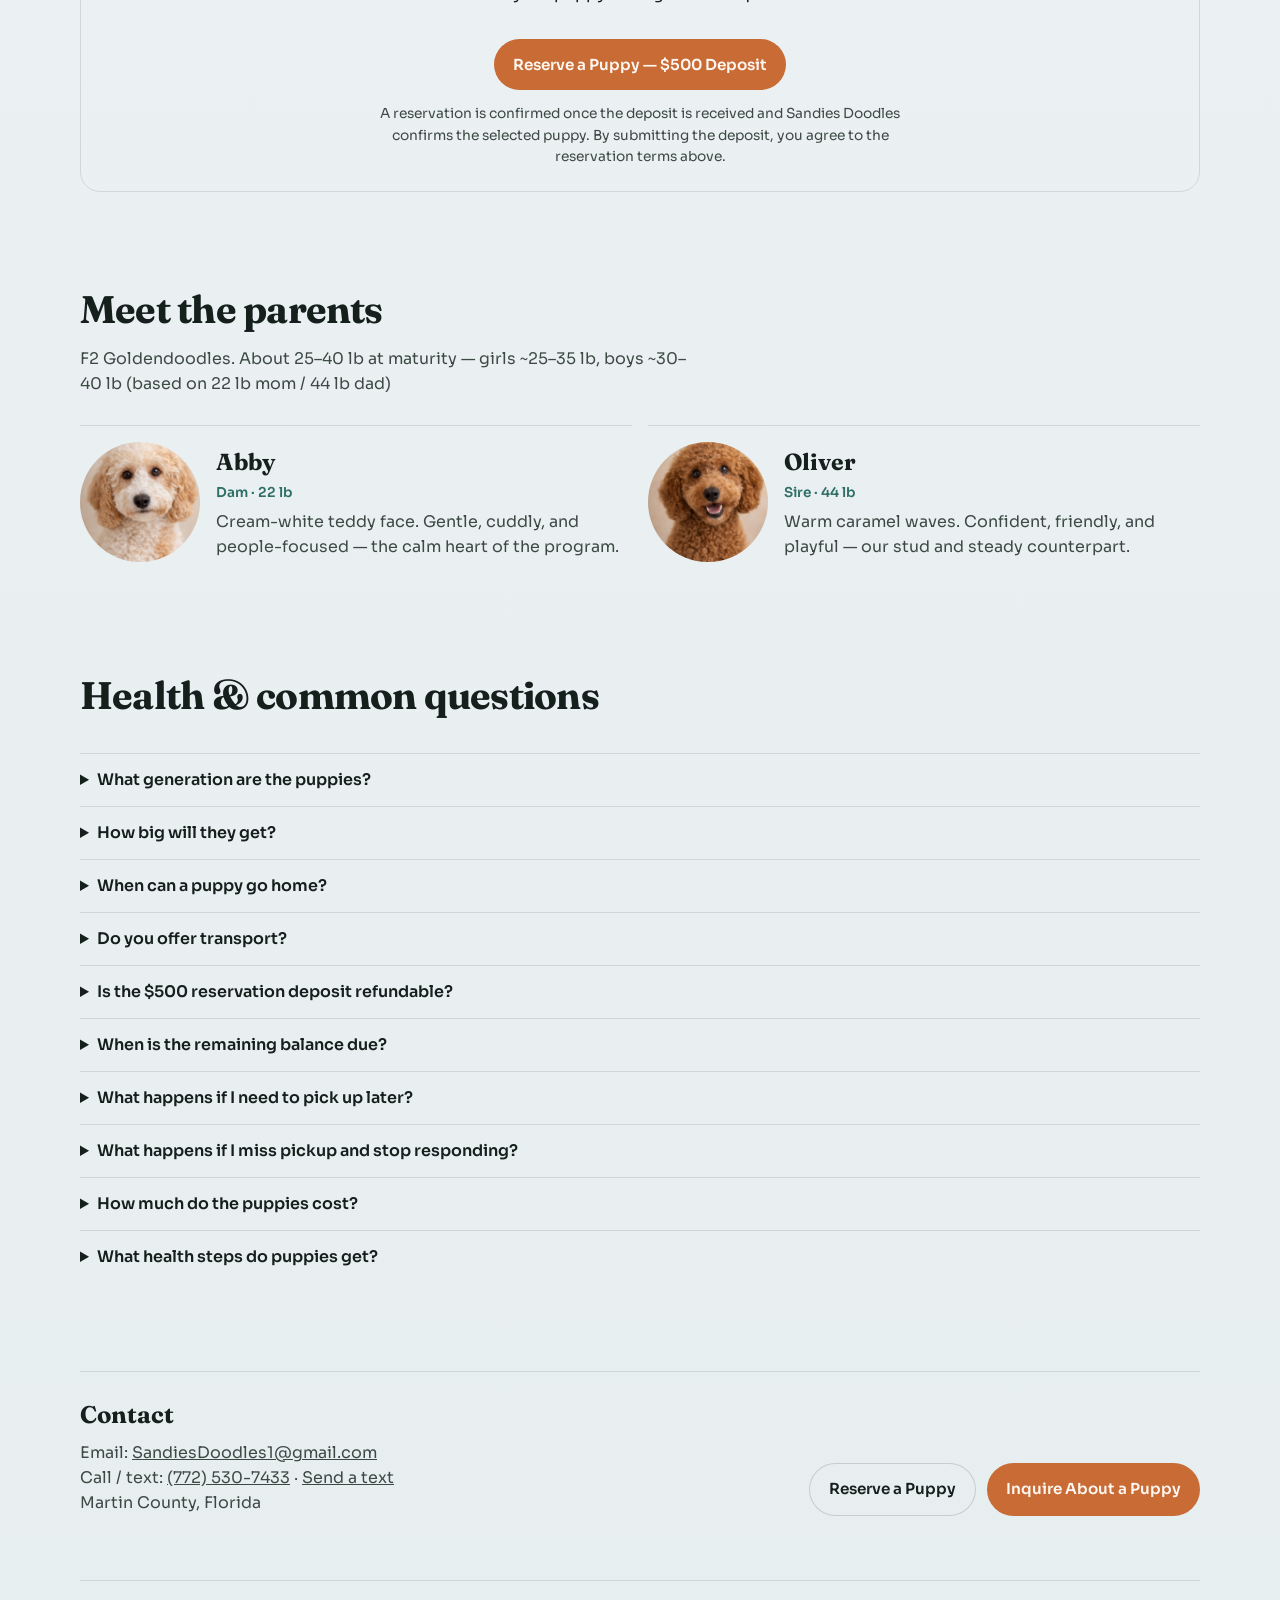
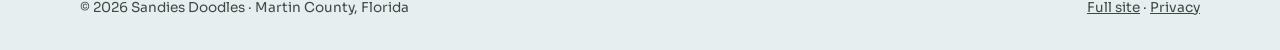
==== commit 05166f42: "Go-home Oct 31 status and sex-based size estimates" ====
--- a/goldendoodle-puppies-florida/index.html
+++ b/goldendoodle-puppies-florida/index.html
@@ -17,7 +17,7 @@
       href="https://fonts.googleapis.com/css2?family=Fraunces:opsz,wght@9..144,500;9..144,700&family=Sora:wght@400;500;600&display=swap"
       rel="stylesheet"
     />
-    <link rel="stylesheet" href="../styles.css?v=gal1012" />
+    <link rel="stylesheet" href="../styles.css?v=home1012" />
     <script async src="https://www.googletagmanager.com/gtag/js?id=G-276VDLEJ9T"></script>
     <script>
       window.dataLayer = window.dataLayer || [];
@@ -47,8 +47,8 @@
           <p class="hero-brand">Sandies Doodles</p>
           <h1>Goldendoodle Puppies Available Now in Florida</h1>
           <p class="hero-support" id="lpSupport">
-            Eight family-raised F2 Goldendoodles, born August 2, 2026 and ready for new
-            homes. $2,400 · $500 reserves your puppy.
+            Eight family-raised F2 Goldendoodles, born August 2, 2026 and going home
+            at the end of October. $2,400 · $500 reserves your puppy.
           </p>
           <div class="hero-actions">
             <a class="btn btn-primary" href="#puppies">View Available Puppies</a>
@@ -109,7 +109,7 @@
       <span class="footer-note"><a href="../">Full site</a> · <a href="../privacy.html">Privacy</a></span>
     </footer>
 
-    <script src="../data/litter.js?v=gal1012"></script>
+    <script src="../data/litter.js?v=home1012"></script>
     <script>
       (() => {
         const d = window.SANDIES;
@@ -137,7 +137,7 @@
         document.getElementById("lpGrid").innerHTML = (d.litter2 || [])
           .map((p) => {
             const reserved = p.status === "reserved" || p.status === "sold";
-            const label = p.status === "sold" ? "Sold" : reserved ? "Reserved" : "Available";
+            const label = p.status === "sold" ? "Sold" : reserved ? "Reserved" : d.goHome ? `Available · ${d.goHome}` : "Available";
             return `
             <article class="pup-card${reserved ? " is-reserved" : ""}">
               <img src="${up(p.image)}" alt="${p.name}, ${p.sex.toLowerCase()} Goldendoodle puppy" loading="lazy" />
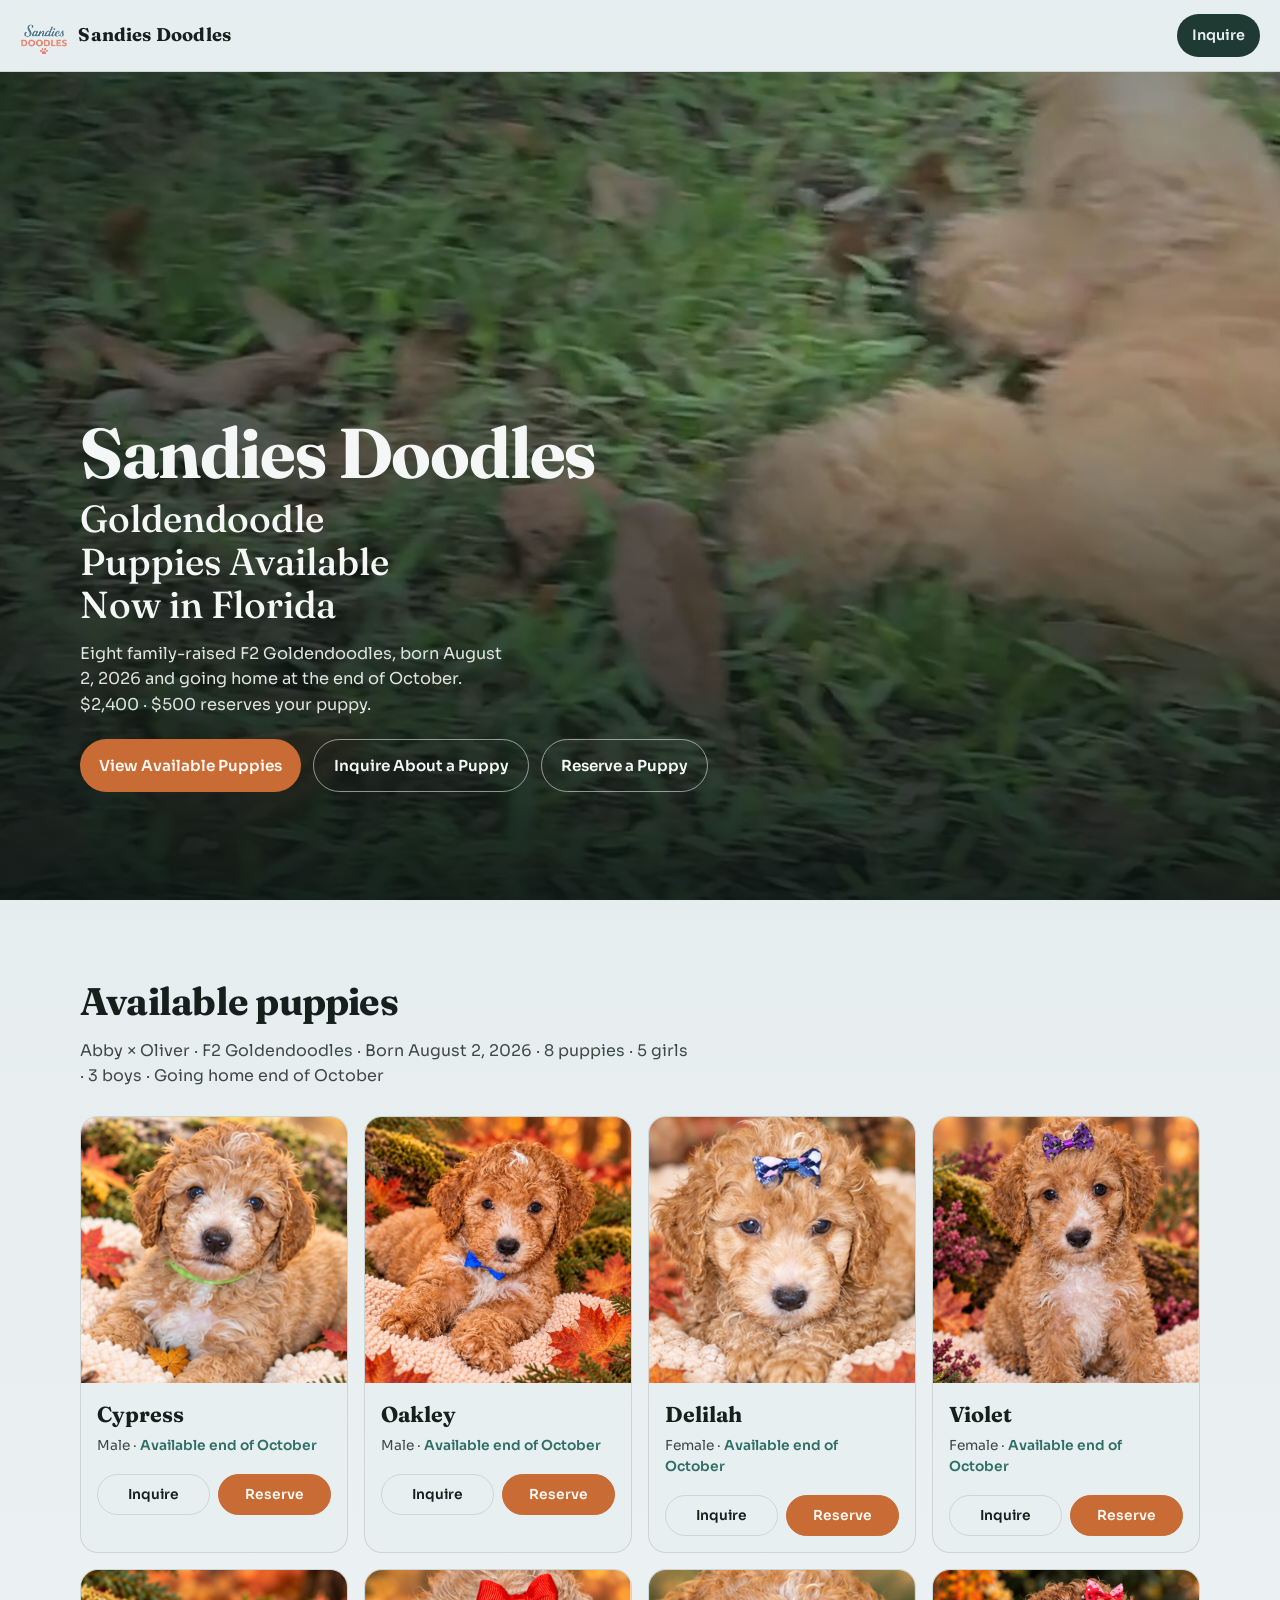
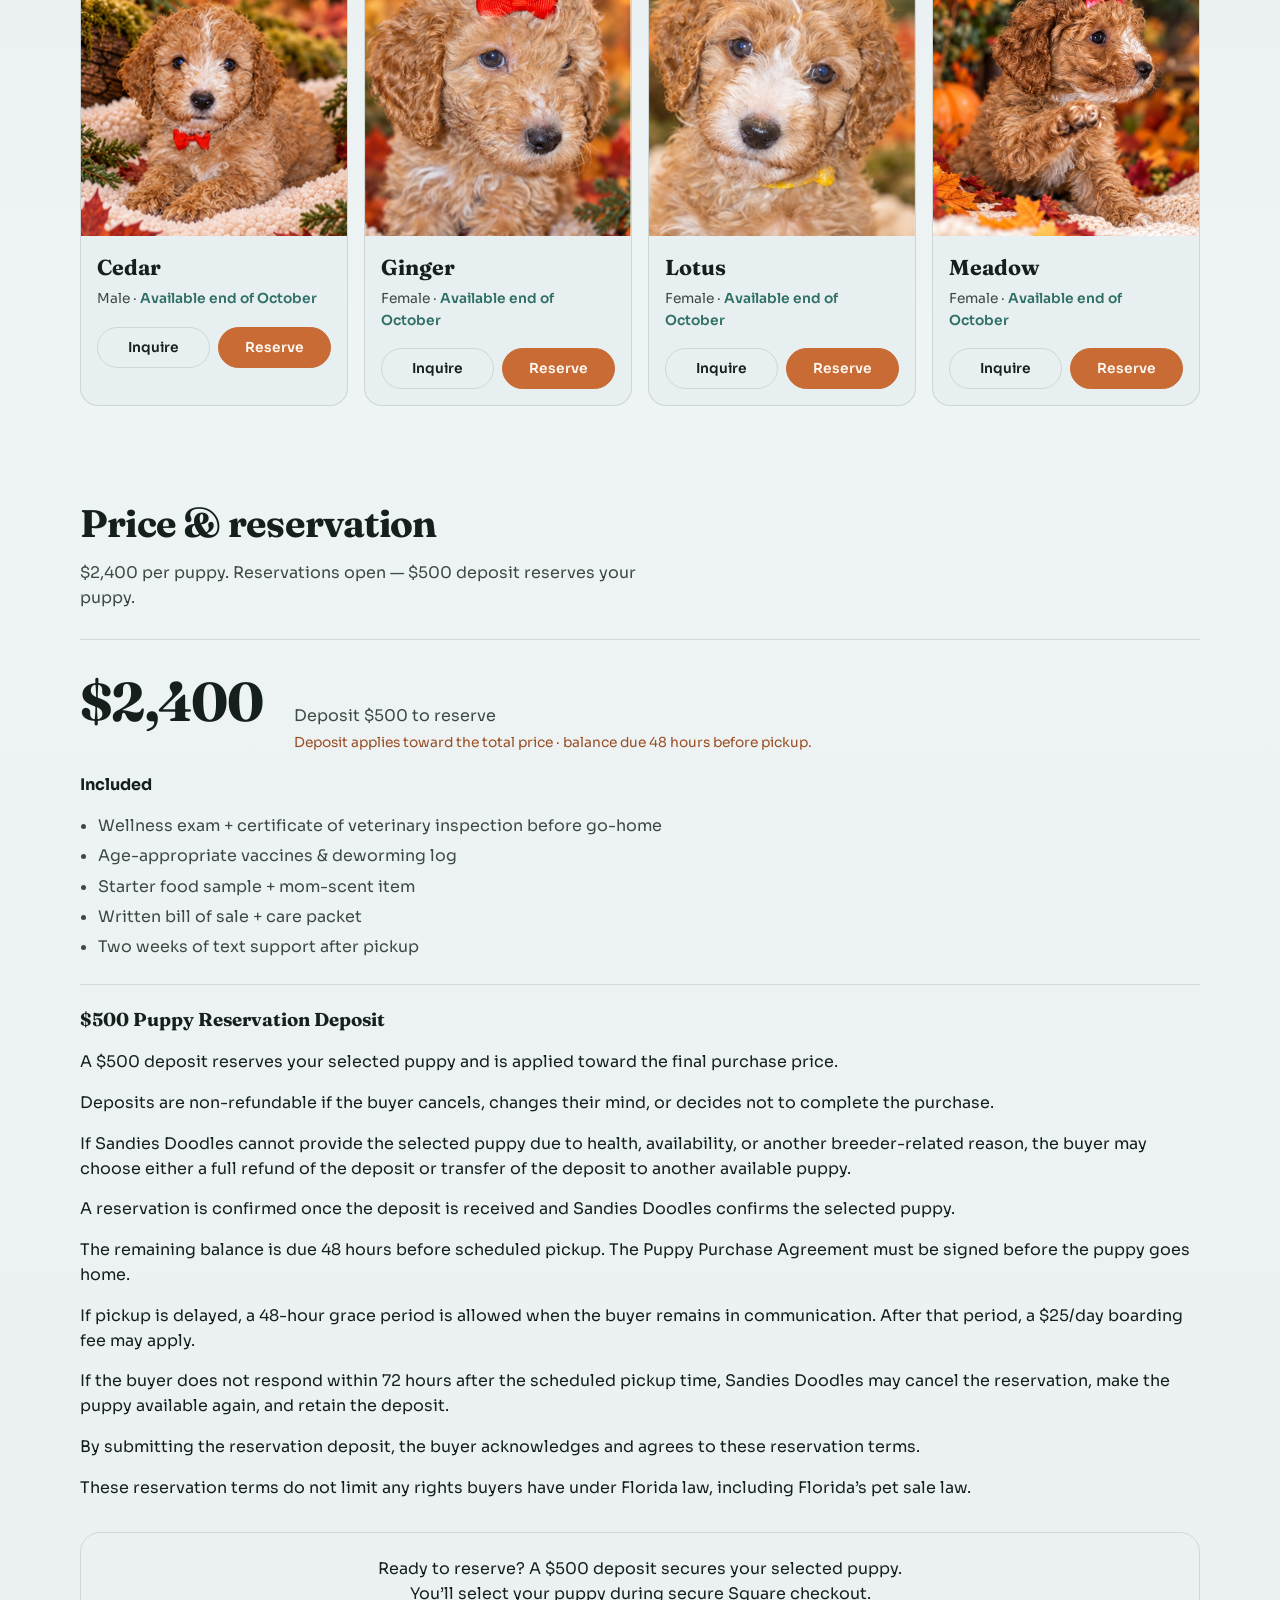
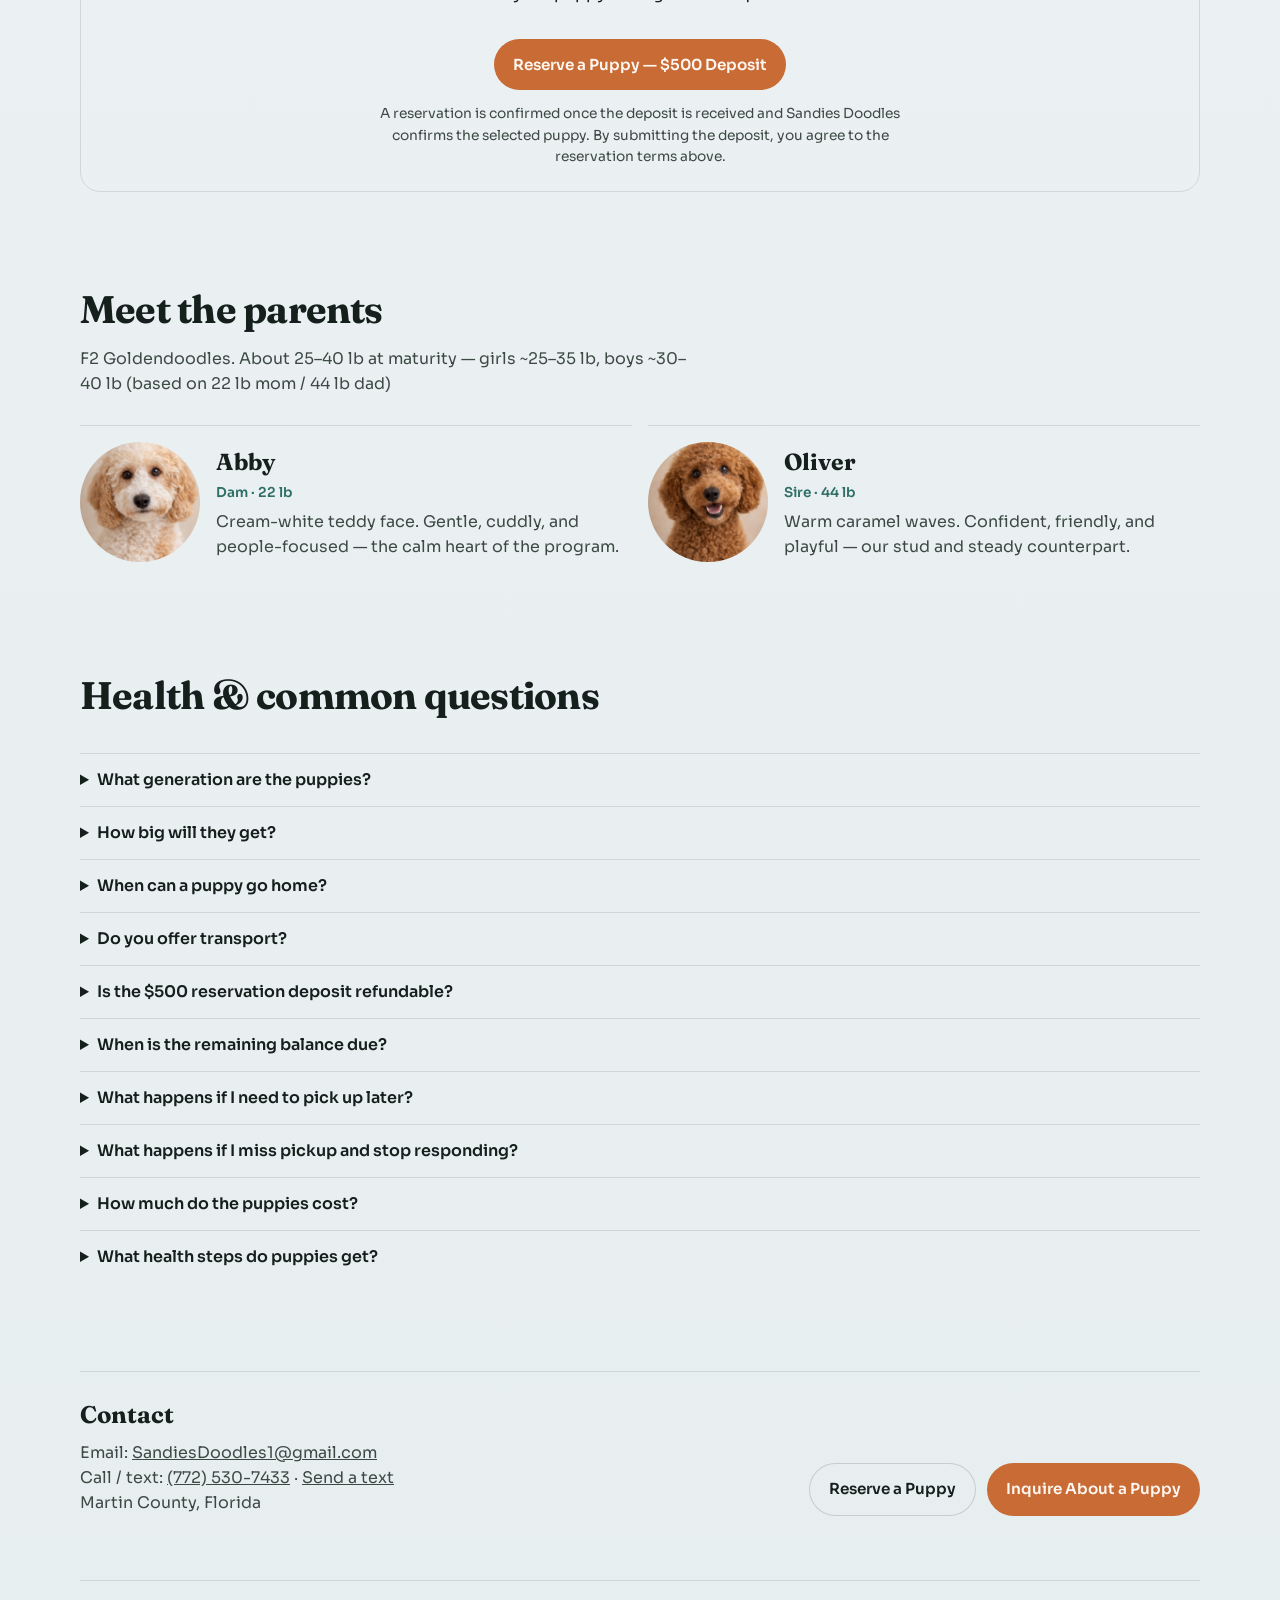
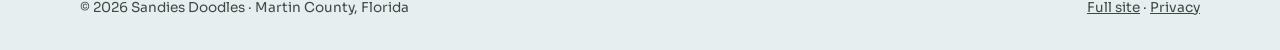
==== commit 9154d3c2: "Status: Available end of October" ====
--- a/goldendoodle-puppies-florida/index.html
+++ b/goldendoodle-puppies-florida/index.html
@@ -17,7 +17,7 @@
       href="https://fonts.googleapis.com/css2?family=Fraunces:opsz,wght@9..144,500;9..144,700&family=Sora:wght@400;500;600&display=swap"
       rel="stylesheet"
     />
-    <link rel="stylesheet" href="../styles.css?v=home1012" />
+    <link rel="stylesheet" href="../styles.css?v=home1012b" />
     <script async src="https://www.googletagmanager.com/gtag/js?id=G-276VDLEJ9T"></script>
     <script>
       window.dataLayer = window.dataLayer || [];
@@ -109,7 +109,7 @@
       <span class="footer-note"><a href="../">Full site</a> · <a href="../privacy.html">Privacy</a></span>
     </footer>
 
-    <script src="../data/litter.js?v=home1012"></script>
+    <script src="../data/litter.js?v=home1012b"></script>
     <script>
       (() => {
         const d = window.SANDIES;
@@ -137,7 +137,7 @@
         document.getElementById("lpGrid").innerHTML = (d.litter2 || [])
           .map((p) => {
             const reserved = p.status === "reserved" || p.status === "sold";
-            const label = p.status === "sold" ? "Sold" : reserved ? "Reserved" : d.goHome ? `Available · ${d.goHome}` : "Available";
+            const label = p.status === "sold" ? "Sold" : reserved ? "Reserved" : d.goHome ? `Available ${d.goHome}` : "Available";
             return `
             <article class="pup-card${reserved ? " is-reserved" : ""}">
               <img src="${up(p.image)}" alt="${p.name}, ${p.sex.toLowerCase()} Goldendoodle puppy" loading="lazy" />
